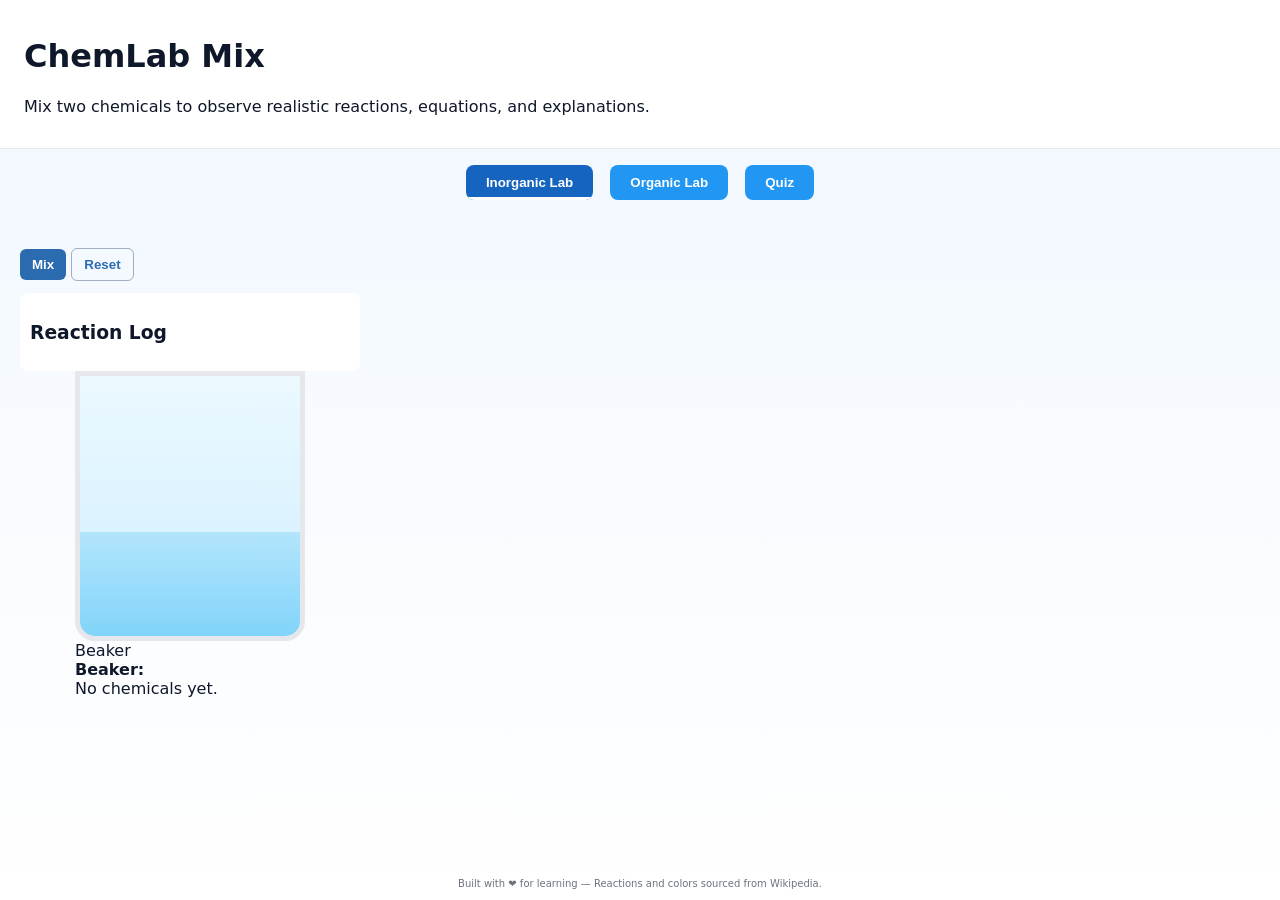
==== index.html @ b8130f51 "Add files via upload" ====
<!doctype html>
<html lang="en">
<head>
  <meta charset="utf-8" />
  <meta name="viewport" content="width=device-width,initial-scale=1" />
  <title>ChemLab Mix — Educational Chemistry Lab</title>
  <link rel="stylesheet" href="style.css" />
</head>
<body>
  <header>
    <h1>ChemLab Mix</h1>
    <p class="subtitle">Mix two chemicals to observe realistic reactions, equations, and explanations.</p>
  </header>

  <!-- 🔘 LAB TABS -->
  <div class="lab-tabs">
    <button id="inorganicTab" class="active">Inorganic Lab</button>
    <button id="organicTab">Organic Lab</button>
    <button id="quizTab">Quiz</button>
  </div>

  <main class="container">
    <!-- 🧪 INORGANIC LAB -->
    <section id="inorganicLab" class="lab-section active">
      <div class="left-pane">
        <div class="chem-list" id="chemList"></div>

        <div class="controls">
          <button id="mixBtn" disabled>Mix</button>
          <button id="resetBtn">Reset</button>
        </div>

        <div class="log">
          <h3>Reaction Log</h3>
          <ul id="logList"></ul>
        </div>
      </div>

      <div class="right-pane">
        <div class="bench">
          <div class="beaker-wrapper">
            <div id="beaker" class="beaker">
              <div class="liquid" id="liquid"></div>
              <div id="precipitate" class="precipitate"></div>
              <div id="contents" class="contents"></div>
            </div>
            <div class="beaker-label">Beaker</div>
          </div>

          <div class="info">
            <strong>Beaker:</strong>
            <div id="beakerContentsText">No chemicals yet.</div>
          </div>
        </div>
      </div>
    </section>

    <!-- 🌿 ORGANIC LAB -->
    <section id="organicLab" class="lab-section">
      <div class="organic-instruments">
        <h3>Organic Lab Setup</h3>

        <div class="organic-controls">
          <label for="organicTest">Select Test:</label>
          <select id="organicTest">
            <option value="">-- Choose a Test --</option>
            <option value="fehling">Fehling’s Test (Aldehydes)</option>
            <option value="tollens">Tollen’s Test (Silver Mirror)</option>
            <option value="bromine">Bromine Water Test (Unsaturation)</option>
            <option value="ester">Esterification</option>
            <option value="phenol">Ferric Chloride Test (Phenol)</option>
          </select>
        </div>

        <div class="organic-beaker" id="organicBeaker">
          <div id="organicLiquid"></div>
        </div>

        <div class="controls">
          <button id="addReagentBtn">➕ Add Reagent</button>
          <button id="heatBtn">🔥 Heat</button>
          <button id="observeBtn">👁️ Observe</button>
        </div>

        <div id="organicOutput"></div>
      </div>
    </section>

    <!-- 🧠 QUIZ SECTION -->
    <section id="quizLab" class="lab-section">
      <div id="quizSection">
        <h2>🧠 Reaction Quiz</h2>
        <button id="startQuizBtn">Start Quiz</button>
        <div id="quizContainer" style="display:none; margin-top: 15px;">
          <p id="quizQuestion" style="font-weight:bold;"></p>
          <div id="quizOptions" style="display:flex; flex-direction:column; gap:8px; max-width:600px; margin:auto;"></div>
          <p id="quizFeedback" style="margin-top:10px;"></p>
        </div>
      </div>
    </section>
  </main>

  <footer>
    <small>Built with ❤️ for learning — Reactions and colors sourced from Wikipedia.</small>
  </footer>

  <script src="script.js"></script>
</body>
</html>
---- style.css ----
:root {
  --accent: #2b6cb0;
  --muted: #6b7280;
  --card: #ffffff;
  font-family: 'Inter', system-ui, sans-serif;
}

body {
  margin: 0;
  background: linear-gradient(180deg, #f0f7ff 0%, #ffffff 100%);
  color: #0f172a;
  display: flex;
  flex-direction: column;
  height: 100vh;
  transition: background 0.6s ease;
}

header {
  padding: 16px 24px;
  background: #fff;
  border-bottom: 1px solid #e5e7eb;
}

/* ---------- Layout ---------- */
.container {
  display: flex;
  flex: 1;
  padding: 20px;
  gap: 20px;
}

.left-pane {
  width: 340px;
  display: flex;
  flex-direction: column;
  gap: 12px;
}

.right-pane {
  flex: 1;
  display: flex;
  justify-content: center;
  align-items: center;
}

/* ---------- Chemicals ---------- */
.chem-list {
  display: grid;
  grid-template-columns: 1fr 1fr;
  gap: 10px;
}

.chem {
  background: #fff;
  border: 1px solid #e2e8f0;
  border-radius: 8px;
  padding: 10px;
  cursor: grab;
  display: flex;
  align-items: center;
  gap: 8px;
  transition: transform 0.2s, box-shadow 0.2s;
}
.chem:hover {
  transform: scale(1.03);
  box-shadow: 0 2px 6px rgba(0,0,0,0.1);
}

.chem .swatch {
  width: 30px;
  height: 30px;
  border-radius: 4px;
}

/* ---------- Buttons ---------- */
button {
  padding: 8px 12px;
  border: none;
  border-radius: 6px;
  cursor: pointer;
  font-weight: 600;
  transition: transform 0.2s, background 0.3s;
}
button:hover {
  transform: scale(1.05);
}

#mixBtn {
  background: var(--accent);
  color: white;
}
#resetBtn {
  background: transparent;
  color: var(--accent);
  border: 1px solid #a0aec0;
}

/* ---------- Beaker ---------- */
.beaker {
  width: 220px;
  height: 260px;
  background: linear-gradient(180deg, #ecf9ff, #cfeeff);
  border-radius: 0 0 20px 20px;
  border: 5px solid #e5e7eb;
  position: relative;
  overflow: hidden;
}
.liquid {
  position: absolute;
  bottom: 0;
  width: 100%;
  height: 40%;
  background: linear-gradient(#b3e5fc, #81d4fa);
  transition: background 0.4s;
}
.precipitate {
  position: absolute;
  bottom: 10%;
  left: 10%;
  right: 10%;
  height: 5%;
  border-radius: 50%;
  display: none;
}

/* ---------- Reaction Log ---------- */
.log {
  background: #fff;
  border-radius: 8px;
  padding: 10px;
  flex: 1;
  overflow: auto;
}
.log ul {
  list-style: none;
  padding: 0;
  margin: 0;
}
.log li {
  margin-bottom: 10px;
  background: #f8fafc;
  padding: 8px;
  border-radius: 6px;
  font-size: 14px;
}

/* ---------- Footer ---------- */
footer {
  text-align: center;
  padding: 10px;
  font-size: 12px;
  color: #6b7280;
}

/* ---------- Blast / Shake / Splash ---------- */
@keyframes flash {
  0% { background-color: #ff5722; }
  50% { background-color: #ffcc80; }
  100% { background-color: transparent; }
}
@keyframes shake {
  0%,100%{transform:translate(0,0)}
  20%{transform:translate(-3px,0)}
  40%{transform:translate(3px,0)}
  60%{transform:translate(-3px,0)}
  80%{transform:translate(3px,0)}
}
@keyframes splashUp {
  0%{transform:translateY(0)}
  30%{transform:translateY(-15px)}
  60%{transform:translateY(5px)}
  100%{transform:translateY(0)}
}
.shake { animation: shake 0.3s ease-in-out infinite; }
.splash { animation: splashUp 0.6s ease-out; }
.blast-particle { pointer-events: none; }

/* ---------- Tabs ---------- */
.lab-tabs {
  text-align: center;
  margin: 1rem 0;
}
.lab-tabs button {
  background: #2196f3;
  color: white;
  border: none;
  padding: 10px 20px;
  border-radius: 8px;
  cursor: pointer;
  margin: 0 6px;
  font-weight: 600;
  position: relative;
  overflow: hidden;
}
.lab-tabs button::after {
  content: "";
  position: absolute;
  left: 0;
  bottom: 0;
  width: 0;
  height: 3px;
  background: #fff;
  transition: width 0.3s ease;
}
.lab-tabs button.active::after { width: 100%; }
.lab-tabs button.active { background: #1565c0; }

/* ---------- Section Transitions ---------- */
.lab-section {
  display: none;
  opacity: 0;
  transform: translateY(10px);
  transition: opacity 0.5s ease, transform 0.5s ease;
}
.lab-section.active {
  display: block;
  opacity: 1;
  transform: translateY(0);
}

/* ---------- Organic Lab ---------- */
.organic-instruments { text-align: center; margin-top: 20px; }
.organic-beaker {
  width: 180px; height: 200px;
  margin: 20px auto; position: relative;
  border: 3px solid #444; border-radius: 0 0 80px 80px;
  overflow: hidden;
  background: #f1f1f1;
}
#organicLiquid {
  width: 100%; height: 0%;
  background: #81d4fa;
  position: absolute; bottom: 0;
  transition: height 1s ease, background 1s ease;
}
.organic-controls {
  text-align: center; margin-top: 10px;
}
.organic-controls select {
  padding: 6px 10px;
  border-radius: 6px;
  border: 1px solid #777;
  font-size: 15px;
}
#organicOutput {
  margin-top: 15px;
  text-align: center;
  font-weight: 600;
  min-height: 40px;
  color: #333;
}
/* Vapor for esterification */
@keyframes vaporRise {
  0% { transform: translateY(0); opacity: 0.8; }
  100% { transform: translateY(-60px); opacity: 0; }
}
.vapor {
  position: absolute;
  width: 6px;
  height: 25px;
  border-radius: 10px;
  background: rgba(255,255,255,0.6);
  bottom: 70%;
  left: 50%;
  transform: translateX(-50%);
  animation: vaporRise 1.5s linear forwards;
}

/* ---------- Lab Background Themes ---------- */
body.inorganic-active { background: linear-gradient(180deg, #e3f2fd, #ffffff); }
body.organic-active { background: linear-gradient(180deg, #e8f5e9, #ffffff); }
body.quiz-active { background: linear-gradient(180deg, #f3e5f5, #ffffff); }
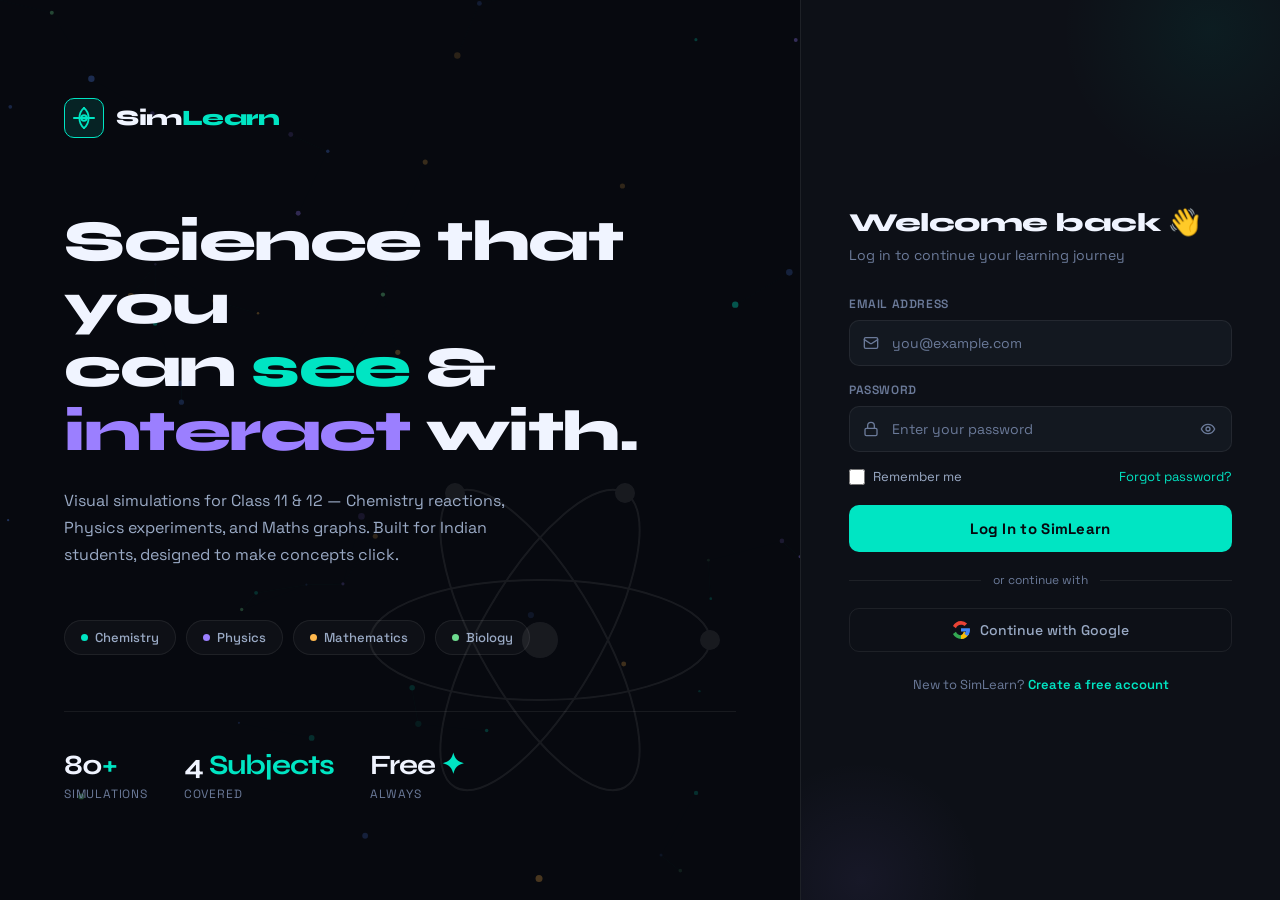
==== commit 06f6da2a: "Rename login.html to index.html" ====
--- a/index.html
+++ b/index.html
@@ -1,109 +1,459 @@
-<!doctype html>
-<html lang="en">
-<head>
-  <meta charset="utf-8" />
-  <meta name="viewport" content="width=device-width,initial-scale=1" />
-  <title>ChemLab Mix — Educational Chemistry Lab</title>
-  <link rel="stylesheet" href="style.css" />
-</head>
-<body>
-  <header>
-    <h1>ChemLab Mix</h1>
-    <p class="subtitle">Mix two chemicals to observe realistic reactions, equations, and explanations.</p>
-  </header>
-
-  <!-- 🔘 LAB TABS -->
-  <div class="lab-tabs">
-    <button id="inorganicTab" class="active">Inorganic Lab</button>
-    <button id="organicTab">Organic Lab</button>
-    <button id="quizTab">Quiz</button>
-  </div>
-
-  <main class="container">
-    <!-- 🧪 INORGANIC LAB -->
-    <section id="inorganicLab" class="lab-section active">
-      <div class="left-pane">
-        <div class="chem-list" id="chemList"></div>
-
-        <div class="controls">
-          <button id="mixBtn" disabled>Mix</button>
-          <button id="resetBtn">Reset</button>
-        </div>
-
-        <div class="log">
-          <h3>Reaction Log</h3>
-          <ul id="logList"></ul>
-        </div>
-      </div>
-
-      <div class="right-pane">
-        <div class="bench">
-          <div class="beaker-wrapper">
-            <div id="beaker" class="beaker">
-              <div class="liquid" id="liquid"></div>
-              <div id="precipitate" class="precipitate"></div>
-              <div id="contents" class="contents"></div>
-            </div>
-            <div class="beaker-label">Beaker</div>
-          </div>
-
-          <div class="info">
-            <strong>Beaker:</strong>
-            <div id="beakerContentsText">No chemicals yet.</div>
-          </div>
-        </div>
-      </div>
-    </section>
-
-    <!-- 🌿 ORGANIC LAB -->
-    <section id="organicLab" class="lab-section">
-      <div class="organic-instruments">
-        <h3>Organic Lab Setup</h3>
-
-        <div class="organic-controls">
-          <label for="organicTest">Select Test:</label>
-          <select id="organicTest">
-            <option value="">-- Choose a Test --</option>
-            <option value="fehling">Fehling’s Test (Aldehydes)</option>
-            <option value="tollens">Tollen’s Test (Silver Mirror)</option>
-            <option value="bromine">Bromine Water Test (Unsaturation)</option>
-            <option value="ester">Esterification</option>
-            <option value="phenol">Ferric Chloride Test (Phenol)</option>
-          </select>
-        </div>
-
-        <div class="organic-beaker" id="organicBeaker">
-          <div id="organicLiquid"></div>
-        </div>
-
-        <div class="controls">
-          <button id="addReagentBtn">➕ Add Reagent</button>
-          <button id="heatBtn">🔥 Heat</button>
-          <button id="observeBtn">👁️ Observe</button>
-        </div>
-
-        <div id="organicOutput"></div>
-      </div>
-    </section>
-
-    <!-- 🧠 QUIZ SECTION -->
-    <section id="quizLab" class="lab-section">
-      <div id="quizSection">
-        <h2>🧠 Reaction Quiz</h2>
-        <button id="startQuizBtn">Start Quiz</button>
-        <div id="quizContainer" style="display:none; margin-top: 15px;">
-          <p id="quizQuestion" style="font-weight:bold;"></p>
-          <div id="quizOptions" style="display:flex; flex-direction:column; gap:8px; max-width:600px; margin:auto;"></div>
-          <p id="quizFeedback" style="margin-top:10px;"></p>
-        </div>
-      </div>
-    </section>
-  </main>
-
-  <footer>
-    <small>Built with ❤️ for learning — Reactions and colors sourced from Wikipedia.</small>
-  </footer>
-
-  <script src="script.js"></script>
-</body>
-</html>+<!DOCTYPE html>
+<html lang="en">
+<head>
+<meta charset="UTF-8">
+<meta name="viewport" content="width=device-width, initial-scale=1.0">
+<title>SimLearn — Login</title>
+<!-- ============================================================
+  GOOGLE OAUTH SETUP — READ THIS:
+  1. Go to https://console.cloud.google.com/
+  2. Create a project → APIs & Services → Credentials
+  3. Create OAuth 2.0 Client ID (Web application)
+  4. Add your domain to "Authorised JavaScript origins"
+     e.g. http://localhost:3000  or  https://yourdomain.com
+  5. Replace YOUR_GOOGLE_CLIENT_ID below with your actual Client ID
+================================================================ -->
+<script src="https://accounts.google.com/gsi/client" async defer></script>
+<link href="https://fonts.googleapis.com/css2?family=Space+Grotesk:wght@300;400;500;600;700&family=Syne:wght@400;700;800&display=swap" rel="stylesheet">
+<style>
+  *, *::before, *::after { box-sizing: border-box; margin: 0; padding: 0; }
+  :root {
+    --teal: #00E5C3; --teal-dim: rgba(0,229,195,0.12); --teal-glow: rgba(0,229,195,0.25);
+    --bg: #07090F; --surface: #0D1017; --surface2: #131820;
+    --border: rgba(255,255,255,0.07); --border-hover: rgba(0,229,195,0.4);
+    --text: #F0F4FF; --text-muted: #6B7A99; --text-secondary: #9AAAC5;
+    --error: #FF5B6A; --amber: #FFB84D; --purple: #9B7FFF; --green: #1DB96C;
+  }
+  body { font-family: 'Space Grotesk', sans-serif; background: var(--bg); color: var(--text); min-height: 100vh; display: flex; overflow: hidden; }
+  canvas#particles { position: fixed; inset: 0; z-index: 0; pointer-events: none; }
+  .left-panel { flex: 1; display: flex; flex-direction: column; justify-content: center; padding: 60px 64px; position: relative; z-index: 1; }
+  .right-panel { width: 480px; flex-shrink: 0; background: var(--surface); border-left: 1px solid var(--border); display: flex; flex-direction: column; justify-content: center; padding: 60px 48px; position: relative; z-index: 1; overflow: hidden; }
+  .right-panel::before { content: ''; position: absolute; top: -120px; right: -80px; width: 300px; height: 300px; background: radial-gradient(circle, rgba(0,229,195,0.06) 0%, transparent 70%); border-radius: 50%; pointer-events: none; }
+  .right-panel::after { content: ''; position: absolute; bottom: -100px; left: -60px; width: 240px; height: 240px; background: radial-gradient(circle, rgba(155,127,255,0.07) 0%, transparent 70%); border-radius: 50%; pointer-events: none; }
+  .brand { display: flex; align-items: center; gap: 12px; margin-bottom: 72px; animation: fadeUp 0.6s ease both; }
+  .brand-icon { width: 40px; height: 40px; border-radius: 10px; background: var(--teal-dim); border: 1px solid var(--teal); display: flex; align-items: center; justify-content: center; }
+  .brand-icon svg { width: 22px; height: 22px; }
+  .brand-name { font-family: 'Syne', sans-serif; font-size: 22px; font-weight: 800; letter-spacing: -0.5px; }
+  .brand-name span { color: var(--teal); }
+  .hero-tagline { font-family: 'Syne', sans-serif; font-size: clamp(36px, 4.5vw, 58px); font-weight: 800; line-height: 1.1; letter-spacing: -1.5px; margin-bottom: 24px; animation: fadeUp 0.6s 0.1s ease both; }
+  .hero-tagline .accent { color: var(--teal); }
+  .hero-tagline .accent2 { color: var(--purple); }
+  .hero-sub { font-size: 16px; color: var(--text-secondary); line-height: 1.7; max-width: 440px; margin-bottom: 52px; animation: fadeUp 0.6s 0.2s ease both; }
+  .subject-pills { display: flex; flex-wrap: wrap; gap: 10px; animation: fadeUp 0.6s 0.3s ease both; }
+  .pill { display: flex; align-items: center; gap: 7px; padding: 8px 16px; border-radius: 999px; border: 1px solid var(--border); background: rgba(255,255,255,0.03); font-size: 13px; font-weight: 500; color: var(--text-secondary); transition: border-color 0.2s, color 0.2s; cursor: default; }
+  .pill:hover { border-color: var(--border-hover); color: var(--teal); }
+  .pill .dot { width: 7px; height: 7px; border-radius: 50%; }
+  .pill.chem .dot { background: var(--teal); }
+  .pill.phys .dot { background: var(--purple); }
+  .pill.math .dot { background: var(--amber); }
+  .pill.bio  .dot { background: #6EDB8F; }
+  .stats-row { display: flex; gap: 36px; margin-top: 56px; padding-top: 36px; border-top: 1px solid var(--border); animation: fadeUp 0.6s 0.4s ease both; }
+  .stat-item { display: flex; flex-direction: column; gap: 4px; }
+  .stat-num { font-family: 'Syne', sans-serif; font-size: 28px; font-weight: 700; letter-spacing: -1px; }
+  .stat-num span { color: var(--teal); }
+  .stat-label { font-size: 12px; color: var(--text-muted); text-transform: uppercase; letter-spacing: 0.8px; }
+  .atom-decoration { position: absolute; bottom: 80px; right: 80px; opacity: 0.07; pointer-events: none; animation: spin 60s linear infinite; }
+  @keyframes spin { from { transform: rotate(0deg); } to { transform: rotate(360deg); } }
+
+  /* RIGHT PANEL */
+  .login-header { margin-bottom: 32px; animation: fadeUp 0.6s 0.15s ease both; }
+  .login-header h2 { font-family: 'Syne', sans-serif; font-size: 26px; font-weight: 800; letter-spacing: -0.5px; margin-bottom: 8px; }
+  .login-header p { font-size: 14px; color: var(--text-muted); }
+  .form-group { margin-bottom: 16px; }
+  .form-group label { display: block; font-size: 12px; font-weight: 600; letter-spacing: 0.6px; text-transform: uppercase; color: var(--text-muted); margin-bottom: 8px; }
+  .input-wrap { position: relative; }
+  .input-wrap svg.icon { position: absolute; left: 14px; top: 50%; transform: translateY(-50%); width: 16px; height: 16px; color: var(--text-muted); pointer-events: none; transition: color 0.2s; z-index: 1; }
+  .form-group input { width: 100%; padding: 13px 14px 13px 42px; background: var(--surface2); border: 1px solid var(--border); border-radius: 10px; color: var(--text); font-family: 'Space Grotesk', sans-serif; font-size: 14px; outline: none; transition: border-color 0.2s, box-shadow 0.2s; }
+  .form-group input::placeholder { color: var(--text-muted); }
+  .form-group input:focus { border-color: var(--teal); box-shadow: 0 0 0 3px var(--teal-glow); }
+  .pw-toggle { position: absolute; right: 14px; top: 50%; transform: translateY(-50%); background: none; border: none; cursor: pointer; color: var(--text-muted); padding: 2px; display: flex; align-items: center; transition: color 0.2s; }
+  .pw-toggle:hover { color: var(--teal); }
+  .form-footer { display: flex; justify-content: space-between; align-items: center; margin: 12px 0 20px; }
+  .checkbox-label { display: flex; align-items: center; gap: 8px; font-size: 13px; color: var(--text-secondary); cursor: pointer; }
+  .checkbox-label input[type="checkbox"] { width: 16px; height: 16px; accent-color: var(--teal); cursor: pointer; }
+  .forgot-link { font-size: 13px; color: var(--teal); text-decoration: none; transition: opacity 0.2s; }
+  .forgot-link:hover { opacity: 0.75; }
+  .btn-login { width: 100%; padding: 14px; background: var(--teal); color: #07090F; font-family: 'Space Grotesk', sans-serif; font-size: 15px; font-weight: 700; letter-spacing: 0.3px; border: none; border-radius: 10px; cursor: pointer; transition: opacity 0.2s, transform 0.15s, background 0.3s; }
+  .btn-login:hover:not(:disabled) { opacity: 0.9; transform: translateY(-1px); }
+  .btn-login:active { transform: translateY(0); }
+  .btn-login:disabled { opacity: 0.7; cursor: not-allowed; }
+  .divider { display: flex; align-items: center; gap: 12px; margin: 20px 0; }
+  .divider::before, .divider::after { content: ''; flex: 1; height: 1px; background: var(--border); }
+  .divider span { font-size: 12px; color: var(--text-muted); white-space: nowrap; }
+
+  /* Google button — replaces fake one */
+  .btn-google { width: 100%; padding: 12px; background: transparent; border: 1px solid var(--border); border-radius: 10px; color: var(--text-secondary); font-family: 'Space Grotesk', sans-serif; font-size: 14px; font-weight: 500; cursor: pointer; display: flex; align-items: center; justify-content: center; gap: 10px; transition: border-color 0.2s, color 0.2s, background 0.2s; }
+  .btn-google:hover { border-color: rgba(255,255,255,0.2); color: var(--text); background: rgba(255,255,255,0.04); }
+  .btn-google:disabled { opacity: 0.6; cursor: not-allowed; }
+
+  /* Hide the real Google button rendered by GSI — we trigger it manually */
+  #g_id_onload { display: none; }
+  .g_id_signin { display: none !important; }
+
+  .signup-row { text-align: center; margin-top: 24px; font-size: 13px; color: var(--text-muted); }
+  .signup-row a { color: var(--teal); text-decoration: none; font-weight: 600; }
+  .signup-row a:hover { text-decoration: underline; }
+  .error-msg { display: none; font-size: 12px; color: var(--error); margin-top: -8px; margin-bottom: 12px; padding: 8px 12px; background: rgba(255,91,106,0.08); border-radius: 6px; border-left: 2px solid var(--error); }
+  .error-msg.show { display: block; }
+  .success-msg { display: none; font-size: 13px; color: var(--green); margin-bottom: 12px; padding: 10px 14px; background: rgba(29,185,108,0.08); border-radius: 8px; border-left: 2px solid var(--green); }
+  .success-msg.show { display: flex; align-items: center; gap: 8px; }
+
+  /* Forgot password modal */
+  .modal-overlay { display: none; position: fixed; inset: 0; background: rgba(0,0,0,0.7); z-index: 100; align-items: center; justify-content: center; backdrop-filter: blur(4px); }
+  .modal-overlay.show { display: flex; }
+  .modal { background: #0D1017; border: 1px solid rgba(255,255,255,0.1); border-radius: 16px; padding: 36px; width: 400px; max-width: 90vw; animation: fadeUp 0.3s ease; }
+  .modal h3 { font-family: 'Syne', sans-serif; font-size: 20px; font-weight: 800; margin-bottom: 8px; }
+  .modal p { font-size: 13px; color: var(--text-muted); margin-bottom: 20px; line-height: 1.6; }
+  .modal-btns { display: flex; gap: 10px; margin-top: 20px; }
+  .btn-cancel { flex: 1; padding: 11px; background: transparent; border: 1px solid var(--border); border-radius: 8px; color: var(--text-secondary); font-family: 'Space Grotesk', sans-serif; font-size: 14px; cursor: pointer; transition: border-color 0.2s; }
+  .btn-cancel:hover { border-color: rgba(255,255,255,0.2); }
+  .btn-send { flex: 1; padding: 11px; background: var(--teal); border: none; border-radius: 8px; color: #07090F; font-family: 'Space Grotesk', sans-serif; font-size: 14px; font-weight: 700; cursor: pointer; transition: opacity 0.2s; }
+  .btn-send:hover { opacity: 0.85; }
+
+  @keyframes fadeUp { from { opacity: 0; transform: translateY(16px); } to { opacity: 1; transform: translateY(0); } }
+  @media (max-width: 900px) { .left-panel { display: none; } .right-panel { width: 100%; padding: 48px 32px; } }
+</style>
+</head>
+<body>
+
+<!-- ===================== GOOGLE OAUTH (hidden trigger) =====================
+  The Google Identity Services library renders an invisible button.
+  We call google.accounts.id.prompt() when user clicks our custom button.
+  Callback: handleGoogleCredential(response) decodes the JWT and stores user.
+======================================================================== -->
+<div id="g_id_onload"
+  data-client_id="YOUR_GOOGLE_CLIENT_ID"
+  data-callback="handleGoogleCredential"
+  data-auto_select="false"
+  data-cancel_on_tap_outside="true">
+</div>
+
+<canvas id="particles"></canvas>
+
+<!-- LEFT PANEL -->
+<div class="left-panel">
+  <div class="brand">
+    <div class="brand-icon">
+      <svg viewBox="0 0 24 24" fill="none" stroke="#00E5C3" stroke-width="2" stroke-linecap="round" stroke-linejoin="round">
+        <circle cx="12" cy="12" r="3"/>
+        <path d="M12 1C12 1 7 5 7 12s5 11 5 11"/>
+        <path d="M12 1C12 1 17 5 17 12s-5 11-5 11"/>
+        <path d="M1 12h22"/>
+      </svg>
+    </div>
+    <span class="brand-name">Sim<span>Learn</span></span>
+  </div>
+  <h1 class="hero-tagline">Science that you<br>can <span class="accent">see</span> &<br><span class="accent2">interact</span> with.</h1>
+  <p class="hero-sub">Visual simulations for Class 11 &amp; 12 — Chemistry reactions, Physics experiments, and Maths graphs. Built for Indian students, designed to make concepts click.</p>
+  <div class="subject-pills">
+    <div class="pill chem"><span class="dot"></span> Chemistry</div>
+    <div class="pill phys"><span class="dot"></span> Physics</div>
+    <div class="pill math"><span class="dot"></span> Mathematics</div>
+    <div class="pill bio"><span class="dot"></span> Biology</div>
+  </div>
+  <div class="stats-row">
+    <div class="stat-item"><div class="stat-num">80<span>+</span></div><div class="stat-label">Simulations</div></div>
+    <div class="stat-item"><div class="stat-num">4<span> Subjects</span></div><div class="stat-label">Covered</div></div>
+    <div class="stat-item"><div class="stat-num">Free<span> ✦</span></div><div class="stat-label">Always</div></div>
+  </div>
+  <svg class="atom-decoration" width="360" height="360" viewBox="0 0 360 360" fill="none">
+    <ellipse cx="180" cy="180" rx="170" ry="60" stroke="white" stroke-width="2"/>
+    <ellipse cx="180" cy="180" rx="170" ry="60" stroke="white" stroke-width="2" transform="rotate(60 180 180)"/>
+    <ellipse cx="180" cy="180" rx="170" ry="60" stroke="white" stroke-width="2" transform="rotate(120 180 180)"/>
+    <circle cx="180" cy="180" r="18" fill="white"/>
+    <circle cx="350" cy="180" r="10" fill="white"/>
+    <circle cx="265" cy="33" r="10" fill="white"/>
+    <circle cx="95" cy="33" r="10" fill="white"/>
+  </svg>
+</div>
+
+<!-- RIGHT PANEL -->
+<div class="right-panel">
+  <div class="login-header">
+    <h2>Welcome back 👋</h2>
+    <p>Log in to continue your learning journey</p>
+  </div>
+
+  <div id="successMsg" class="success-msg">
+    <svg width="16" height="16" viewBox="0 0 24 24" fill="none" stroke="currentColor" stroke-width="2.5"><polyline points="20 6 9 17 4 12"/></svg>
+    <span id="successText">Logged in! Redirecting…</span>
+  </div>
+
+  <form id="loginForm" onsubmit="handleEmailLogin(event)">
+    <div class="form-group">
+      <label for="email">Email address</label>
+      <div class="input-wrap">
+        <svg class="icon" viewBox="0 0 24 24" fill="none" stroke="currentColor" stroke-width="2" stroke-linecap="round" stroke-linejoin="round"><rect x="2" y="4" width="20" height="16" rx="2"/><path d="m22 7-8.97 5.7a1.94 1.94 0 0 1-2.06 0L2 7"/></svg>
+        <input type="email" id="email" placeholder="you@example.com" autocomplete="email">
+      </div>
+    </div>
+    <div class="form-group">
+      <label for="password">Password</label>
+      <div class="input-wrap">
+        <svg class="icon" viewBox="0 0 24 24" fill="none" stroke="currentColor" stroke-width="2" stroke-linecap="round" stroke-linejoin="round"><rect x="3" y="11" width="18" height="11" rx="2"/><path d="M7 11V7a5 5 0 0 1 10 0v4"/></svg>
+        <input type="password" id="password" placeholder="Enter your password" autocomplete="current-password">
+        <button type="button" class="pw-toggle" onclick="togglePw()" aria-label="Toggle password">
+          <svg id="eyeIcon" width="16" height="16" viewBox="0 0 24 24" fill="none" stroke="currentColor" stroke-width="2" stroke-linecap="round" stroke-linejoin="round">
+            <path d="M2 12s3-7 10-7 10 7 10 7-3 7-10 7-10-7-10-7Z"/><circle cx="12" cy="12" r="3"/>
+          </svg>
+        </button>
+      </div>
+    </div>
+    <div id="errorMsg" class="error-msg">Please fill in all fields correctly.</div>
+    <div class="form-footer">
+      <label class="checkbox-label"><input type="checkbox" id="remember"> Remember me</label>
+      <a href="#" class="forgot-link" onclick="openForgotModal(event)">Forgot password?</a>
+    </div>
+    <button type="submit" class="btn-login" id="loginBtn">Log In to SimLearn</button>
+  </form>
+
+  <div class="divider"><span>or continue with</span></div>
+
+  <button class="btn-google" id="googleBtn" type="button" onclick="triggerGoogleLogin()">
+    <svg width="18" height="18" viewBox="0 0 24 24">
+      <path fill="#EA4335" d="M5.27 9.76A7.08 7.08 0 0 1 12 4.9c1.84 0 3.5.66 4.8 1.76L20.1 3.4A11.96 11.96 0 0 0 12 0C7.32 0 3.26 2.7 1.28 6.67l3.99 3.09z"/>
+      <path fill="#34A853" d="M16.04 18.01A7.08 7.08 0 0 1 12 19.1c-3.07 0-5.7-1.94-6.72-4.67L1.26 17.4C3.24 21.3 7.32 24 12 24a11.97 11.97 0 0 0 8.09-3.14l-4.05-2.85z"/>
+      <path fill="#FBBC05" d="M19.89 16.86l.11-.07-4.05-2.85a6.96 6.96 0 0 1-.2.45A7.08 7.08 0 0 1 12 19.1v4.9c4.68 0 8.76-2.7 10.74-6.67"/>
+      <path fill="#4285F4" d="M24 12c0-.83-.08-1.63-.22-2.4H12v4.54h6.74A5.77 5.77 0 0 1 16.4 17l4.1 2.88C22.9 17.83 24 15.1 24 12z"/>
+    </svg>
+    Continue with Google
+  </button>
+
+  <div class="signup-row">New to SimLearn? <a href="signup.html">Create a free account</a></div>
+</div>
+
+<!-- FORGOT PASSWORD MODAL -->
+<div class="modal-overlay" id="forgotModal" onclick="closeForgotModal(event)">
+  <div class="modal">
+    <h3>Reset your password</h3>
+    <p>Enter the email address linked to your SimLearn account and we'll send you a reset link.</p>
+    <div class="form-group">
+      <label for="resetEmail">Email address</label>
+      <div class="input-wrap">
+        <svg class="icon" viewBox="0 0 24 24" fill="none" stroke="currentColor" stroke-width="2" stroke-linecap="round" stroke-linejoin="round"><rect x="2" y="4" width="20" height="16" rx="2"/><path d="m22 7-8.97 5.7a1.94 1.94 0 0 1-2.06 0L2 7"/></svg>
+        <input type="email" id="resetEmail" placeholder="you@example.com">
+      </div>
+    </div>
+    <div id="resetMsg" class="success-msg" style="margin-top:12px;margin-bottom:0;"></div>
+    <div class="modal-btns">
+      <button class="btn-cancel" onclick="closeForgotModal()">Cancel</button>
+      <button class="btn-send" onclick="sendResetLink()">Send Reset Link</button>
+    </div>
+  </div>
+</div>
+
+<script>
+/* ================================================================
+   DATA STORAGE OVERVIEW (no backend in this demo):
+   ─────────────────────────────────────────────────────────────────
+   localStorage key: "simlearn_user"
+   Stored object: {
+     name:      string  — user's full name
+     email:     string  — user's email
+     picture:   string  — avatar URL (Google) or null
+     loginType: "google" | "email"
+     loggedInAt: ISO timestamp
+   }
+
+   WHY localStorage?
+   • Persists across browser sessions (until user logs out or clears browser data)
+   • Stored entirely on the user's device — no server involved in this demo
+   • For production: replace with a real backend (Firebase Auth, Supabase, etc.)
+     which stores users in a secure database server-side
+
+   GOOGLE OAUTH FLOW:
+   1. User clicks "Continue with Google"
+   2. google.accounts.id.prompt() opens Google's native account picker popup
+   3. User selects account → Google calls handleGoogleCredential(response)
+   4. response.credential is a signed JWT (JSON Web Token) from Google
+   5. We decode the JWT payload (base64) to extract name/email/picture
+   6. Store in localStorage → redirect to dashboard.html
+   ================================================================ */
+
+  // ─── Particles ───────────────────────────────────────────────
+  const canvas = document.getElementById('particles');
+  const ctx = canvas.getContext('2d');
+  let W, H, particles = [];
+  function resize() { W = canvas.width = window.innerWidth; H = canvas.height = window.innerHeight; }
+  function rnd(a, b) { return a + Math.random() * (b - a); }
+  const COLS = ['#00E5C3','#9B7FFF','#FFB84D','#6EDB8F','#5589FF'];
+  class Particle {
+    constructor() { this.reset(true); }
+    reset(init) { this.x=rnd(0,W); this.y=init?rnd(0,H):H+10; this.r=rnd(1,3.5); this.alpha=rnd(0.08,0.35); this.speed=rnd(0.15,0.55); this.dx=rnd(-0.3,0.3); this.color=COLS[Math.floor(Math.random()*COLS.length)]; }
+    update() { this.y-=this.speed; this.x+=this.dx; if(this.y<-10)this.reset(false); }
+    draw() { ctx.beginPath(); ctx.arc(this.x,this.y,this.r,0,Math.PI*2); ctx.fillStyle=this.color; ctx.globalAlpha=this.alpha; ctx.fill(); ctx.globalAlpha=1; }
+  }
+  function initParticles() { particles=[]; for(let i=0;i<90;i++)particles.push(new Particle()); }
+  function drawConnections() {
+    for(let i=0;i<particles.length;i++) for(let j=i+1;j<particles.length;j++){
+      const dx=particles[i].x-particles[j].x, dy=particles[i].y-particles[j].y, d=Math.sqrt(dx*dx+dy*dy);
+      if(d<100){ ctx.beginPath(); ctx.moveTo(particles[i].x,particles[i].y); ctx.lineTo(particles[j].x,particles[j].y); ctx.strokeStyle='#00E5C3'; ctx.globalAlpha=(1-d/100)*0.06; ctx.lineWidth=0.5; ctx.stroke(); ctx.globalAlpha=1; }
+    }
+  }
+  function loop() { ctx.clearRect(0,0,W,H); drawConnections(); particles.forEach(p=>{p.update();p.draw();}); requestAnimationFrame(loop); }
+  resize(); initParticles(); loop();
+  window.addEventListener('resize',()=>{resize();initParticles();});
+
+  // ─── Toggle password ─────────────────────────────────────────
+  function togglePw() {
+    const input = document.getElementById('password');
+    const icon  = document.getElementById('eyeIcon');
+    if (input.type === 'password') {
+      input.type = 'text';
+      icon.innerHTML = `<path d="M17.94 17.94A10.07 10.07 0 0 1 12 20c-7 0-11-8-11-8a18.45 18.45 0 0 1 5.06-5.94M9.9 4.24A9.12 9.12 0 0 1 12 4c7 0 11 8 11 8a18.5 18.5 0 0 1-2.16 3.19m-6.72-1.07a3 3 0 1 1-4.24-4.24"/><line x1="1" y1="1" x2="23" y2="23"/>`;
+    } else {
+      input.type = 'password';
+      icon.innerHTML = `<path d="M2 12s3-7 10-7 10 7 10 7-3 7-10 7-10-7-10-7Z"/><circle cx="12" cy="12" r="3"/>`;
+    }
+  }
+
+  // ─── Google OAuth ────────────────────────────────────────────
+  function triggerGoogleLogin() {
+    // Check if GSI library loaded
+    if (typeof google === 'undefined' || !google.accounts) {
+      showError('Google Sign-In not available. Make sure you\'ve set your Client ID and are running on a registered domain.');
+      return;
+    }
+    const btn = document.getElementById('googleBtn');
+    btn.disabled = true;
+    btn.innerHTML = `<svg width="16" height="16" viewBox="0 0 24 24" fill="none" stroke="currentColor" stroke-width="2"><circle cx="12" cy="12" r="10"/><path d="M12 6v6l4 2"/></svg> Opening Google…`;
+
+    google.accounts.id.initialize({
+      client_id: 'YOUR_GOOGLE_CLIENT_ID',  // ← Replace this
+      callback: handleGoogleCredential,
+      auto_select: false,
+      cancel_on_tap_outside: true,
+    });
+
+    google.accounts.id.prompt((notification) => {
+      // If One Tap is suppressed/unavailable, fall back to popup flow
+      if (notification.isNotDisplayed() || notification.isSkippedMoment()) {
+        // Render a hidden sign-in button and programmatically click it
+        const tempDiv = document.createElement('div');
+        tempDiv.style.display = 'none';
+        document.body.appendChild(tempDiv);
+        google.accounts.id.renderButton(tempDiv, { type: 'standard' });
+        tempDiv.querySelector('[role="button"]')?.click();
+      }
+      // Reset button if user cancels
+      if (notification.isDismissedMoment()) {
+        btn.disabled = false;
+        btn.innerHTML = `<svg width="18" height="18" viewBox="0 0 24 24"><path fill="#EA4335" d="M5.27 9.76A7.08 7.08 0 0 1 12 4.9c1.84 0 3.5.66 4.8 1.76L20.1 3.4A11.96 11.96 0 0 0 12 0C7.32 0 3.26 2.7 1.28 6.67l3.99 3.09z"/><path fill="#34A853" d="M16.04 18.01A7.08 7.08 0 0 1 12 19.1c-3.07 0-5.7-1.94-6.72-4.67L1.26 17.4C3.24 21.3 7.32 24 12 24a11.97 11.97 0 0 0 8.09-3.14l-4.05-2.85z"/><path fill="#FBBC05" d="M19.89 16.86l.11-.07-4.05-2.85a6.96 6.96 0 0 1-.2.45A7.08 7.08 0 0 1 12 19.1v4.9c4.68 0 8.76-2.7 10.74-6.67"/><path fill="#4285F4" d="M24 12c0-.83-.08-1.63-.22-2.4H12v4.54h6.74A5.77 5.77 0 0 1 16.4 17l4.1 2.88C22.9 17.83 24 15.1 24 12z"/></svg> Continue with Google`;
+      }
+    });
+  }
+
+  // Called by Google after user picks account
+  function handleGoogleCredential(response) {
+    try {
+      // Decode JWT payload (middle part, base64url encoded)
+      const payload = JSON.parse(atob(response.credential.split('.')[1].replace(/-/g,'+').replace(/_/g,'/')));
+      const user = {
+        name:       payload.name,
+        email:      payload.email,
+        picture:    payload.picture,
+        loginType:  'google',
+        loggedInAt: new Date().toISOString()
+      };
+      saveUserAndRedirect(user);
+    } catch(err) {
+      showError('Google sign-in failed. Please try again.');
+      document.getElementById('googleBtn').disabled = false;
+    }
+  }
+
+  // ─── Email login ─────────────────────────────────────────────
+  function handleEmailLogin(e) {
+    e.preventDefault();
+    const email    = document.getElementById('email').value.trim();
+    const password = document.getElementById('password').value;
+    const remember = document.getElementById('remember').checked;
+    hideError();
+
+    if (!email || !password) { showError('Please fill in both email and password.'); return; }
+    if (!email.includes('@')) { showError('Please enter a valid email address.'); return; }
+    if (password.length < 6) { showError('Password must be at least 6 characters.'); return; }
+
+    const btn = document.getElementById('loginBtn');
+    btn.textContent = 'Logging in…';
+    btn.disabled = true;
+
+    // Simulate auth check (replace with real API call to your backend)
+    setTimeout(() => {
+      const user = {
+        name:       email.split('@')[0].replace(/[._]/g, ' ').replace(/\b\w/g, c => c.toUpperCase()),
+        email:      email,
+        picture:    null,
+        loginType:  'email',
+        loggedInAt: new Date().toISOString()
+      };
+      saveUserAndRedirect(user, remember);
+    }, 1200);
+  }
+
+  // ─── Save & redirect ─────────────────────────────────────────
+  function saveUserAndRedirect(user, persist = true) {
+    // Store user in localStorage (device-side, no server)
+    localStorage.setItem('simlearn_user', JSON.stringify(user));
+    if (persist) localStorage.setItem('simlearn_remember', 'true');
+
+    const successEl = document.getElementById('successMsg');
+    document.getElementById('successText').textContent = `Welcome, ${user.name.split(' ')[0]}! Redirecting to dashboard…`;
+    successEl.classList.add('show');
+
+    // Redirect after short delay
+    setTimeout(() => { window.location.href = 'dashboard.html'; }, 1500);
+  }
+
+  function showError(msg) {
+    const el = document.getElementById('errorMsg');
+    el.textContent = msg;
+    el.classList.add('show');
+  }
+  function hideError() { document.getElementById('errorMsg').classList.remove('show'); }
+
+  // ─── Forgot password modal ────────────────────────────────────
+  function openForgotModal(e) {
+    e.preventDefault();
+    document.getElementById('forgotModal').classList.add('show');
+  }
+  function closeForgotModal(e) {
+    if (!e || e.target === document.getElementById('forgotModal')) {
+      document.getElementById('forgotModal').classList.remove('show');
+      document.getElementById('resetMsg').classList.remove('show');
+      document.getElementById('resetEmail').value = '';
+    }
+  }
+  function sendResetLink() {
+    const email = document.getElementById('resetEmail').value.trim();
+    const msg   = document.getElementById('resetMsg');
+    if (!email || !email.includes('@')) {
+      msg.style.color = 'var(--error)';
+      msg.style.background = 'rgba(255,91,106,0.08)';
+      msg.style.borderColor = 'var(--error)';
+      msg.innerHTML = '⚠ Enter a valid email address.';
+      msg.classList.add('show');
+      return;
+    }
+    // In production: call your backend reset API here
+    msg.style.color = 'var(--green)';
+    msg.style.background = 'rgba(29,185,108,0.08)';
+    msg.style.borderColor = 'var(--green)';
+    msg.innerHTML = `✓ Reset link sent to <strong>${email}</strong>`;
+    msg.classList.add('show');
+    setTimeout(() => closeForgotModal({}), 2500);
+  }
+
+  // ─── Auto-redirect if already logged in ──────────────────────
+  window.addEventListener('load', () => {
+    const stored = localStorage.getItem('simlearn_user');
+    if (stored) {
+      try {
+        const user = JSON.parse(stored);
+        if (user.email) window.location.href = 'dashboard.html';
+      } catch(e) { localStorage.removeItem('simlearn_user'); }
+    }
+  });
+</script>
+</body>
+</html>
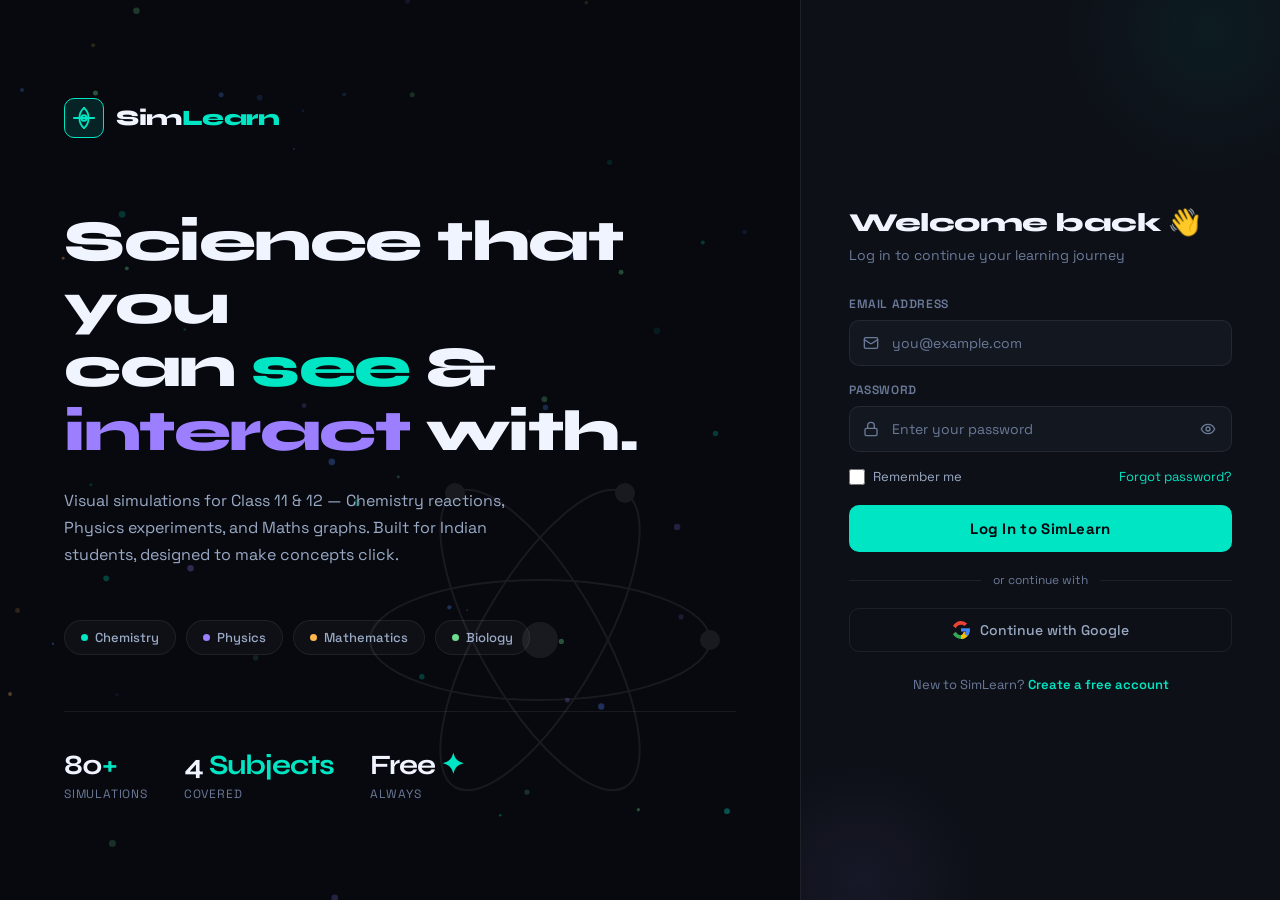
==== commit b85ad236: "Update index.html" ====
--- a/index.html
+++ b/index.html
@@ -4,15 +4,6 @@
 <meta charset="UTF-8">
 <meta name="viewport" content="width=device-width, initial-scale=1.0">
 <title>SimLearn — Login</title>
-<!-- ============================================================
-  GOOGLE OAUTH SETUP — READ THIS:
-  1. Go to https://console.cloud.google.com/
-  2. Create a project → APIs & Services → Credentials
-  3. Create OAuth 2.0 Client ID (Web application)
-  4. Add your domain to "Authorised JavaScript origins"
-     e.g. http://localhost:3000  or  https://yourdomain.com
-  5. Replace YOUR_GOOGLE_CLIENT_ID below with your actual Client ID
-================================================================ -->
 <script src="https://accounts.google.com/gsi/client" async defer></script>
 <link href="https://fonts.googleapis.com/css2?family=Space+Grotesk:wght@300;400;500;600;700&family=Syne:wght@400;700;800&display=swap" rel="stylesheet">
 <style>
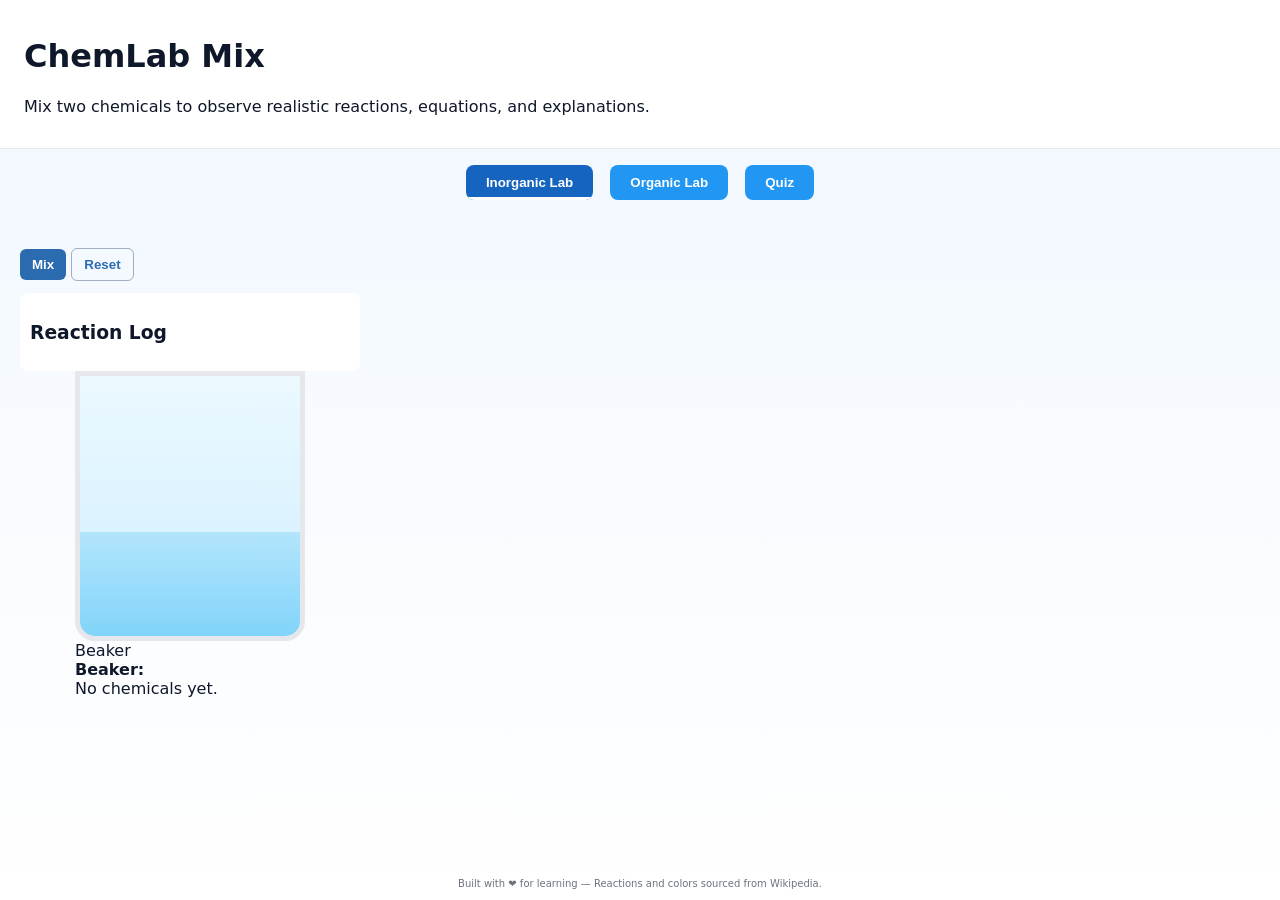
==== commit 38447a19: "Add files via upload" ====
--- a/index.html
+++ b/index.html
@@ -1,450 +1,109 @@
-<!DOCTYPE html>
-<html lang="en">
-<head>
-<meta charset="UTF-8">
-<meta name="viewport" content="width=device-width, initial-scale=1.0">
-<title>SimLearn — Login</title>
-<script src="https://accounts.google.com/gsi/client" async defer></script>
-<link href="https://fonts.googleapis.com/css2?family=Space+Grotesk:wght@300;400;500;600;700&family=Syne:wght@400;700;800&display=swap" rel="stylesheet">
-<style>
-  *, *::before, *::after { box-sizing: border-box; margin: 0; padding: 0; }
-  :root {
-    --teal: #00E5C3; --teal-dim: rgba(0,229,195,0.12); --teal-glow: rgba(0,229,195,0.25);
-    --bg: #07090F; --surface: #0D1017; --surface2: #131820;
-    --border: rgba(255,255,255,0.07); --border-hover: rgba(0,229,195,0.4);
-    --text: #F0F4FF; --text-muted: #6B7A99; --text-secondary: #9AAAC5;
-    --error: #FF5B6A; --amber: #FFB84D; --purple: #9B7FFF; --green: #1DB96C;
-  }
-  body { font-family: 'Space Grotesk', sans-serif; background: var(--bg); color: var(--text); min-height: 100vh; display: flex; overflow: hidden; }
-  canvas#particles { position: fixed; inset: 0; z-index: 0; pointer-events: none; }
-  .left-panel { flex: 1; display: flex; flex-direction: column; justify-content: center; padding: 60px 64px; position: relative; z-index: 1; }
-  .right-panel { width: 480px; flex-shrink: 0; background: var(--surface); border-left: 1px solid var(--border); display: flex; flex-direction: column; justify-content: center; padding: 60px 48px; position: relative; z-index: 1; overflow: hidden; }
-  .right-panel::before { content: ''; position: absolute; top: -120px; right: -80px; width: 300px; height: 300px; background: radial-gradient(circle, rgba(0,229,195,0.06) 0%, transparent 70%); border-radius: 50%; pointer-events: none; }
-  .right-panel::after { content: ''; position: absolute; bottom: -100px; left: -60px; width: 240px; height: 240px; background: radial-gradient(circle, rgba(155,127,255,0.07) 0%, transparent 70%); border-radius: 50%; pointer-events: none; }
-  .brand { display: flex; align-items: center; gap: 12px; margin-bottom: 72px; animation: fadeUp 0.6s ease both; }
-  .brand-icon { width: 40px; height: 40px; border-radius: 10px; background: var(--teal-dim); border: 1px solid var(--teal); display: flex; align-items: center; justify-content: center; }
-  .brand-icon svg { width: 22px; height: 22px; }
-  .brand-name { font-family: 'Syne', sans-serif; font-size: 22px; font-weight: 800; letter-spacing: -0.5px; }
-  .brand-name span { color: var(--teal); }
-  .hero-tagline { font-family: 'Syne', sans-serif; font-size: clamp(36px, 4.5vw, 58px); font-weight: 800; line-height: 1.1; letter-spacing: -1.5px; margin-bottom: 24px; animation: fadeUp 0.6s 0.1s ease both; }
-  .hero-tagline .accent { color: var(--teal); }
-  .hero-tagline .accent2 { color: var(--purple); }
-  .hero-sub { font-size: 16px; color: var(--text-secondary); line-height: 1.7; max-width: 440px; margin-bottom: 52px; animation: fadeUp 0.6s 0.2s ease both; }
-  .subject-pills { display: flex; flex-wrap: wrap; gap: 10px; animation: fadeUp 0.6s 0.3s ease both; }
-  .pill { display: flex; align-items: center; gap: 7px; padding: 8px 16px; border-radius: 999px; border: 1px solid var(--border); background: rgba(255,255,255,0.03); font-size: 13px; font-weight: 500; color: var(--text-secondary); transition: border-color 0.2s, color 0.2s; cursor: default; }
-  .pill:hover { border-color: var(--border-hover); color: var(--teal); }
-  .pill .dot { width: 7px; height: 7px; border-radius: 50%; }
-  .pill.chem .dot { background: var(--teal); }
-  .pill.phys .dot { background: var(--purple); }
-  .pill.math .dot { background: var(--amber); }
-  .pill.bio  .dot { background: #6EDB8F; }
-  .stats-row { display: flex; gap: 36px; margin-top: 56px; padding-top: 36px; border-top: 1px solid var(--border); animation: fadeUp 0.6s 0.4s ease both; }
-  .stat-item { display: flex; flex-direction: column; gap: 4px; }
-  .stat-num { font-family: 'Syne', sans-serif; font-size: 28px; font-weight: 700; letter-spacing: -1px; }
-  .stat-num span { color: var(--teal); }
-  .stat-label { font-size: 12px; color: var(--text-muted); text-transform: uppercase; letter-spacing: 0.8px; }
-  .atom-decoration { position: absolute; bottom: 80px; right: 80px; opacity: 0.07; pointer-events: none; animation: spin 60s linear infinite; }
-  @keyframes spin { from { transform: rotate(0deg); } to { transform: rotate(360deg); } }
-
-  /* RIGHT PANEL */
-  .login-header { margin-bottom: 32px; animation: fadeUp 0.6s 0.15s ease both; }
-  .login-header h2 { font-family: 'Syne', sans-serif; font-size: 26px; font-weight: 800; letter-spacing: -0.5px; margin-bottom: 8px; }
-  .login-header p { font-size: 14px; color: var(--text-muted); }
-  .form-group { margin-bottom: 16px; }
-  .form-group label { display: block; font-size: 12px; font-weight: 600; letter-spacing: 0.6px; text-transform: uppercase; color: var(--text-muted); margin-bottom: 8px; }
-  .input-wrap { position: relative; }
-  .input-wrap svg.icon { position: absolute; left: 14px; top: 50%; transform: translateY(-50%); width: 16px; height: 16px; color: var(--text-muted); pointer-events: none; transition: color 0.2s; z-index: 1; }
-  .form-group input { width: 100%; padding: 13px 14px 13px 42px; background: var(--surface2); border: 1px solid var(--border); border-radius: 10px; color: var(--text); font-family: 'Space Grotesk', sans-serif; font-size: 14px; outline: none; transition: border-color 0.2s, box-shadow 0.2s; }
-  .form-group input::placeholder { color: var(--text-muted); }
-  .form-group input:focus { border-color: var(--teal); box-shadow: 0 0 0 3px var(--teal-glow); }
-  .pw-toggle { position: absolute; right: 14px; top: 50%; transform: translateY(-50%); background: none; border: none; cursor: pointer; color: var(--text-muted); padding: 2px; display: flex; align-items: center; transition: color 0.2s; }
-  .pw-toggle:hover { color: var(--teal); }
-  .form-footer { display: flex; justify-content: space-between; align-items: center; margin: 12px 0 20px; }
-  .checkbox-label { display: flex; align-items: center; gap: 8px; font-size: 13px; color: var(--text-secondary); cursor: pointer; }
-  .checkbox-label input[type="checkbox"] { width: 16px; height: 16px; accent-color: var(--teal); cursor: pointer; }
-  .forgot-link { font-size: 13px; color: var(--teal); text-decoration: none; transition: opacity 0.2s; }
-  .forgot-link:hover { opacity: 0.75; }
-  .btn-login { width: 100%; padding: 14px; background: var(--teal); color: #07090F; font-family: 'Space Grotesk', sans-serif; font-size: 15px; font-weight: 700; letter-spacing: 0.3px; border: none; border-radius: 10px; cursor: pointer; transition: opacity 0.2s, transform 0.15s, background 0.3s; }
-  .btn-login:hover:not(:disabled) { opacity: 0.9; transform: translateY(-1px); }
-  .btn-login:active { transform: translateY(0); }
-  .btn-login:disabled { opacity: 0.7; cursor: not-allowed; }
-  .divider { display: flex; align-items: center; gap: 12px; margin: 20px 0; }
-  .divider::before, .divider::after { content: ''; flex: 1; height: 1px; background: var(--border); }
-  .divider span { font-size: 12px; color: var(--text-muted); white-space: nowrap; }
-
-  /* Google button — replaces fake one */
-  .btn-google { width: 100%; padding: 12px; background: transparent; border: 1px solid var(--border); border-radius: 10px; color: var(--text-secondary); font-family: 'Space Grotesk', sans-serif; font-size: 14px; font-weight: 500; cursor: pointer; display: flex; align-items: center; justify-content: center; gap: 10px; transition: border-color 0.2s, color 0.2s, background 0.2s; }
-  .btn-google:hover { border-color: rgba(255,255,255,0.2); color: var(--text); background: rgba(255,255,255,0.04); }
-  .btn-google:disabled { opacity: 0.6; cursor: not-allowed; }
-
-  /* Hide the real Google button rendered by GSI — we trigger it manually */
-  #g_id_onload { display: none; }
-  .g_id_signin { display: none !important; }
-
-  .signup-row { text-align: center; margin-top: 24px; font-size: 13px; color: var(--text-muted); }
-  .signup-row a { color: var(--teal); text-decoration: none; font-weight: 600; }
-  .signup-row a:hover { text-decoration: underline; }
-  .error-msg { display: none; font-size: 12px; color: var(--error); margin-top: -8px; margin-bottom: 12px; padding: 8px 12px; background: rgba(255,91,106,0.08); border-radius: 6px; border-left: 2px solid var(--error); }
-  .error-msg.show { display: block; }
-  .success-msg { display: none; font-size: 13px; color: var(--green); margin-bottom: 12px; padding: 10px 14px; background: rgba(29,185,108,0.08); border-radius: 8px; border-left: 2px solid var(--green); }
-  .success-msg.show { display: flex; align-items: center; gap: 8px; }
-
-  /* Forgot password modal */
-  .modal-overlay { display: none; position: fixed; inset: 0; background: rgba(0,0,0,0.7); z-index: 100; align-items: center; justify-content: center; backdrop-filter: blur(4px); }
-  .modal-overlay.show { display: flex; }
-  .modal { background: #0D1017; border: 1px solid rgba(255,255,255,0.1); border-radius: 16px; padding: 36px; width: 400px; max-width: 90vw; animation: fadeUp 0.3s ease; }
-  .modal h3 { font-family: 'Syne', sans-serif; font-size: 20px; font-weight: 800; margin-bottom: 8px; }
-  .modal p { font-size: 13px; color: var(--text-muted); margin-bottom: 20px; line-height: 1.6; }
-  .modal-btns { display: flex; gap: 10px; margin-top: 20px; }
-  .btn-cancel { flex: 1; padding: 11px; background: transparent; border: 1px solid var(--border); border-radius: 8px; color: var(--text-secondary); font-family: 'Space Grotesk', sans-serif; font-size: 14px; cursor: pointer; transition: border-color 0.2s; }
-  .btn-cancel:hover { border-color: rgba(255,255,255,0.2); }
-  .btn-send { flex: 1; padding: 11px; background: var(--teal); border: none; border-radius: 8px; color: #07090F; font-family: 'Space Grotesk', sans-serif; font-size: 14px; font-weight: 700; cursor: pointer; transition: opacity 0.2s; }
-  .btn-send:hover { opacity: 0.85; }
-
-  @keyframes fadeUp { from { opacity: 0; transform: translateY(16px); } to { opacity: 1; transform: translateY(0); } }
-  @media (max-width: 900px) { .left-panel { display: none; } .right-panel { width: 100%; padding: 48px 32px; } }
-</style>
-</head>
-<body>
-
-<!-- ===================== GOOGLE OAUTH (hidden trigger) =====================
-  The Google Identity Services library renders an invisible button.
-  We call google.accounts.id.prompt() when user clicks our custom button.
-  Callback: handleGoogleCredential(response) decodes the JWT and stores user.
-======================================================================== -->
-<div id="g_id_onload"
-  data-client_id="YOUR_GOOGLE_CLIENT_ID"
-  data-callback="handleGoogleCredential"
-  data-auto_select="false"
-  data-cancel_on_tap_outside="true">
-</div>
-
-<canvas id="particles"></canvas>
-
-<!-- LEFT PANEL -->
-<div class="left-panel">
-  <div class="brand">
-    <div class="brand-icon">
-      <svg viewBox="0 0 24 24" fill="none" stroke="#00E5C3" stroke-width="2" stroke-linecap="round" stroke-linejoin="round">
-        <circle cx="12" cy="12" r="3"/>
-        <path d="M12 1C12 1 7 5 7 12s5 11 5 11"/>
-        <path d="M12 1C12 1 17 5 17 12s-5 11-5 11"/>
-        <path d="M1 12h22"/>
-      </svg>
-    </div>
-    <span class="brand-name">Sim<span>Learn</span></span>
-  </div>
-  <h1 class="hero-tagline">Science that you<br>can <span class="accent">see</span> &<br><span class="accent2">interact</span> with.</h1>
-  <p class="hero-sub">Visual simulations for Class 11 &amp; 12 — Chemistry reactions, Physics experiments, and Maths graphs. Built for Indian students, designed to make concepts click.</p>
-  <div class="subject-pills">
-    <div class="pill chem"><span class="dot"></span> Chemistry</div>
-    <div class="pill phys"><span class="dot"></span> Physics</div>
-    <div class="pill math"><span class="dot"></span> Mathematics</div>
-    <div class="pill bio"><span class="dot"></span> Biology</div>
-  </div>
-  <div class="stats-row">
-    <div class="stat-item"><div class="stat-num">80<span>+</span></div><div class="stat-label">Simulations</div></div>
-    <div class="stat-item"><div class="stat-num">4<span> Subjects</span></div><div class="stat-label">Covered</div></div>
-    <div class="stat-item"><div class="stat-num">Free<span> ✦</span></div><div class="stat-label">Always</div></div>
-  </div>
-  <svg class="atom-decoration" width="360" height="360" viewBox="0 0 360 360" fill="none">
-    <ellipse cx="180" cy="180" rx="170" ry="60" stroke="white" stroke-width="2"/>
-    <ellipse cx="180" cy="180" rx="170" ry="60" stroke="white" stroke-width="2" transform="rotate(60 180 180)"/>
-    <ellipse cx="180" cy="180" rx="170" ry="60" stroke="white" stroke-width="2" transform="rotate(120 180 180)"/>
-    <circle cx="180" cy="180" r="18" fill="white"/>
-    <circle cx="350" cy="180" r="10" fill="white"/>
-    <circle cx="265" cy="33" r="10" fill="white"/>
-    <circle cx="95" cy="33" r="10" fill="white"/>
-  </svg>
-</div>
-
-<!-- RIGHT PANEL -->
-<div class="right-panel">
-  <div class="login-header">
-    <h2>Welcome back 👋</h2>
-    <p>Log in to continue your learning journey</p>
-  </div>
-
-  <div id="successMsg" class="success-msg">
-    <svg width="16" height="16" viewBox="0 0 24 24" fill="none" stroke="currentColor" stroke-width="2.5"><polyline points="20 6 9 17 4 12"/></svg>
-    <span id="successText">Logged in! Redirecting…</span>
-  </div>
-
-  <form id="loginForm" onsubmit="handleEmailLogin(event)">
-    <div class="form-group">
-      <label for="email">Email address</label>
-      <div class="input-wrap">
-        <svg class="icon" viewBox="0 0 24 24" fill="none" stroke="currentColor" stroke-width="2" stroke-linecap="round" stroke-linejoin="round"><rect x="2" y="4" width="20" height="16" rx="2"/><path d="m22 7-8.97 5.7a1.94 1.94 0 0 1-2.06 0L2 7"/></svg>
-        <input type="email" id="email" placeholder="you@example.com" autocomplete="email">
-      </div>
-    </div>
-    <div class="form-group">
-      <label for="password">Password</label>
-      <div class="input-wrap">
-        <svg class="icon" viewBox="0 0 24 24" fill="none" stroke="currentColor" stroke-width="2" stroke-linecap="round" stroke-linejoin="round"><rect x="3" y="11" width="18" height="11" rx="2"/><path d="M7 11V7a5 5 0 0 1 10 0v4"/></svg>
-        <input type="password" id="password" placeholder="Enter your password" autocomplete="current-password">
-        <button type="button" class="pw-toggle" onclick="togglePw()" aria-label="Toggle password">
-          <svg id="eyeIcon" width="16" height="16" viewBox="0 0 24 24" fill="none" stroke="currentColor" stroke-width="2" stroke-linecap="round" stroke-linejoin="round">
-            <path d="M2 12s3-7 10-7 10 7 10 7-3 7-10 7-10-7-10-7Z"/><circle cx="12" cy="12" r="3"/>
-          </svg>
-        </button>
-      </div>
-    </div>
-    <div id="errorMsg" class="error-msg">Please fill in all fields correctly.</div>
-    <div class="form-footer">
-      <label class="checkbox-label"><input type="checkbox" id="remember"> Remember me</label>
-      <a href="#" class="forgot-link" onclick="openForgotModal(event)">Forgot password?</a>
-    </div>
-    <button type="submit" class="btn-login" id="loginBtn">Log In to SimLearn</button>
-  </form>
-
-  <div class="divider"><span>or continue with</span></div>
-
-  <button class="btn-google" id="googleBtn" type="button" onclick="triggerGoogleLogin()">
-    <svg width="18" height="18" viewBox="0 0 24 24">
-      <path fill="#EA4335" d="M5.27 9.76A7.08 7.08 0 0 1 12 4.9c1.84 0 3.5.66 4.8 1.76L20.1 3.4A11.96 11.96 0 0 0 12 0C7.32 0 3.26 2.7 1.28 6.67l3.99 3.09z"/>
-      <path fill="#34A853" d="M16.04 18.01A7.08 7.08 0 0 1 12 19.1c-3.07 0-5.7-1.94-6.72-4.67L1.26 17.4C3.24 21.3 7.32 24 12 24a11.97 11.97 0 0 0 8.09-3.14l-4.05-2.85z"/>
-      <path fill="#FBBC05" d="M19.89 16.86l.11-.07-4.05-2.85a6.96 6.96 0 0 1-.2.45A7.08 7.08 0 0 1 12 19.1v4.9c4.68 0 8.76-2.7 10.74-6.67"/>
-      <path fill="#4285F4" d="M24 12c0-.83-.08-1.63-.22-2.4H12v4.54h6.74A5.77 5.77 0 0 1 16.4 17l4.1 2.88C22.9 17.83 24 15.1 24 12z"/>
-    </svg>
-    Continue with Google
-  </button>
-
-  <div class="signup-row">New to SimLearn? <a href="signup.html">Create a free account</a></div>
-</div>
-
-<!-- FORGOT PASSWORD MODAL -->
-<div class="modal-overlay" id="forgotModal" onclick="closeForgotModal(event)">
-  <div class="modal">
-    <h3>Reset your password</h3>
-    <p>Enter the email address linked to your SimLearn account and we'll send you a reset link.</p>
-    <div class="form-group">
-      <label for="resetEmail">Email address</label>
-      <div class="input-wrap">
-        <svg class="icon" viewBox="0 0 24 24" fill="none" stroke="currentColor" stroke-width="2" stroke-linecap="round" stroke-linejoin="round"><rect x="2" y="4" width="20" height="16" rx="2"/><path d="m22 7-8.97 5.7a1.94 1.94 0 0 1-2.06 0L2 7"/></svg>
-        <input type="email" id="resetEmail" placeholder="you@example.com">
-      </div>
-    </div>
-    <div id="resetMsg" class="success-msg" style="margin-top:12px;margin-bottom:0;"></div>
-    <div class="modal-btns">
-      <button class="btn-cancel" onclick="closeForgotModal()">Cancel</button>
-      <button class="btn-send" onclick="sendResetLink()">Send Reset Link</button>
-    </div>
-  </div>
-</div>
-
-<script>
-/* ================================================================
-   DATA STORAGE OVERVIEW (no backend in this demo):
-   ─────────────────────────────────────────────────────────────────
-   localStorage key: "simlearn_user"
-   Stored object: {
-     name:      string  — user's full name
-     email:     string  — user's email
-     picture:   string  — avatar URL (Google) or null
-     loginType: "google" | "email"
-     loggedInAt: ISO timestamp
-   }
-
-   WHY localStorage?
-   • Persists across browser sessions (until user logs out or clears browser data)
-   • Stored entirely on the user's device — no server involved in this demo
-   • For production: replace with a real backend (Firebase Auth, Supabase, etc.)
-     which stores users in a secure database server-side
-
-   GOOGLE OAUTH FLOW:
-   1. User clicks "Continue with Google"
-   2. google.accounts.id.prompt() opens Google's native account picker popup
-   3. User selects account → Google calls handleGoogleCredential(response)
-   4. response.credential is a signed JWT (JSON Web Token) from Google
-   5. We decode the JWT payload (base64) to extract name/email/picture
-   6. Store in localStorage → redirect to dashboard.html
-   ================================================================ */
-
-  // ─── Particles ───────────────────────────────────────────────
-  const canvas = document.getElementById('particles');
-  const ctx = canvas.getContext('2d');
-  let W, H, particles = [];
-  function resize() { W = canvas.width = window.innerWidth; H = canvas.height = window.innerHeight; }
-  function rnd(a, b) { return a + Math.random() * (b - a); }
-  const COLS = ['#00E5C3','#9B7FFF','#FFB84D','#6EDB8F','#5589FF'];
-  class Particle {
-    constructor() { this.reset(true); }
-    reset(init) { this.x=rnd(0,W); this.y=init?rnd(0,H):H+10; this.r=rnd(1,3.5); this.alpha=rnd(0.08,0.35); this.speed=rnd(0.15,0.55); this.dx=rnd(-0.3,0.3); this.color=COLS[Math.floor(Math.random()*COLS.length)]; }
-    update() { this.y-=this.speed; this.x+=this.dx; if(this.y<-10)this.reset(false); }
-    draw() { ctx.beginPath(); ctx.arc(this.x,this.y,this.r,0,Math.PI*2); ctx.fillStyle=this.color; ctx.globalAlpha=this.alpha; ctx.fill(); ctx.globalAlpha=1; }
-  }
-  function initParticles() { particles=[]; for(let i=0;i<90;i++)particles.push(new Particle()); }
-  function drawConnections() {
-    for(let i=0;i<particles.length;i++) for(let j=i+1;j<particles.length;j++){
-      const dx=particles[i].x-particles[j].x, dy=particles[i].y-particles[j].y, d=Math.sqrt(dx*dx+dy*dy);
-      if(d<100){ ctx.beginPath(); ctx.moveTo(particles[i].x,particles[i].y); ctx.lineTo(particles[j].x,particles[j].y); ctx.strokeStyle='#00E5C3'; ctx.globalAlpha=(1-d/100)*0.06; ctx.lineWidth=0.5; ctx.stroke(); ctx.globalAlpha=1; }
-    }
-  }
-  function loop() { ctx.clearRect(0,0,W,H); drawConnections(); particles.forEach(p=>{p.update();p.draw();}); requestAnimationFrame(loop); }
-  resize(); initParticles(); loop();
-  window.addEventListener('resize',()=>{resize();initParticles();});
-
-  // ─── Toggle password ─────────────────────────────────────────
-  function togglePw() {
-    const input = document.getElementById('password');
-    const icon  = document.getElementById('eyeIcon');
-    if (input.type === 'password') {
-      input.type = 'text';
-      icon.innerHTML = `<path d="M17.94 17.94A10.07 10.07 0 0 1 12 20c-7 0-11-8-11-8a18.45 18.45 0 0 1 5.06-5.94M9.9 4.24A9.12 9.12 0 0 1 12 4c7 0 11 8 11 8a18.5 18.5 0 0 1-2.16 3.19m-6.72-1.07a3 3 0 1 1-4.24-4.24"/><line x1="1" y1="1" x2="23" y2="23"/>`;
-    } else {
-      input.type = 'password';
-      icon.innerHTML = `<path d="M2 12s3-7 10-7 10 7 10 7-3 7-10 7-10-7-10-7Z"/><circle cx="12" cy="12" r="3"/>`;
-    }
-  }
-
-  // ─── Google OAuth ────────────────────────────────────────────
-  function triggerGoogleLogin() {
-    // Check if GSI library loaded
-    if (typeof google === 'undefined' || !google.accounts) {
-      showError('Google Sign-In not available. Make sure you\'ve set your Client ID and are running on a registered domain.');
-      return;
-    }
-    const btn = document.getElementById('googleBtn');
-    btn.disabled = true;
-    btn.innerHTML = `<svg width="16" height="16" viewBox="0 0 24 24" fill="none" stroke="currentColor" stroke-width="2"><circle cx="12" cy="12" r="10"/><path d="M12 6v6l4 2"/></svg> Opening Google…`;
-
-    google.accounts.id.initialize({
-      client_id: 'YOUR_GOOGLE_CLIENT_ID',  // ← Replace this
-      callback: handleGoogleCredential,
-      auto_select: false,
-      cancel_on_tap_outside: true,
-    });
-
-    google.accounts.id.prompt((notification) => {
-      // If One Tap is suppressed/unavailable, fall back to popup flow
-      if (notification.isNotDisplayed() || notification.isSkippedMoment()) {
-        // Render a hidden sign-in button and programmatically click it
-        const tempDiv = document.createElement('div');
-        tempDiv.style.display = 'none';
-        document.body.appendChild(tempDiv);
-        google.accounts.id.renderButton(tempDiv, { type: 'standard' });
-        tempDiv.querySelector('[role="button"]')?.click();
-      }
-      // Reset button if user cancels
-      if (notification.isDismissedMoment()) {
-        btn.disabled = false;
-        btn.innerHTML = `<svg width="18" height="18" viewBox="0 0 24 24"><path fill="#EA4335" d="M5.27 9.76A7.08 7.08 0 0 1 12 4.9c1.84 0 3.5.66 4.8 1.76L20.1 3.4A11.96 11.96 0 0 0 12 0C7.32 0 3.26 2.7 1.28 6.67l3.99 3.09z"/><path fill="#34A853" d="M16.04 18.01A7.08 7.08 0 0 1 12 19.1c-3.07 0-5.7-1.94-6.72-4.67L1.26 17.4C3.24 21.3 7.32 24 12 24a11.97 11.97 0 0 0 8.09-3.14l-4.05-2.85z"/><path fill="#FBBC05" d="M19.89 16.86l.11-.07-4.05-2.85a6.96 6.96 0 0 1-.2.45A7.08 7.08 0 0 1 12 19.1v4.9c4.68 0 8.76-2.7 10.74-6.67"/><path fill="#4285F4" d="M24 12c0-.83-.08-1.63-.22-2.4H12v4.54h6.74A5.77 5.77 0 0 1 16.4 17l4.1 2.88C22.9 17.83 24 15.1 24 12z"/></svg> Continue with Google`;
-      }
-    });
-  }
-
-  // Called by Google after user picks account
-  function handleGoogleCredential(response) {
-    try {
-      // Decode JWT payload (middle part, base64url encoded)
-      const payload = JSON.parse(atob(response.credential.split('.')[1].replace(/-/g,'+').replace(/_/g,'/')));
-      const user = {
-        name:       payload.name,
-        email:      payload.email,
-        picture:    payload.picture,
-        loginType:  'google',
-        loggedInAt: new Date().toISOString()
-      };
-      saveUserAndRedirect(user);
-    } catch(err) {
-      showError('Google sign-in failed. Please try again.');
-      document.getElementById('googleBtn').disabled = false;
-    }
-  }
-
-  // ─── Email login ─────────────────────────────────────────────
-  function handleEmailLogin(e) {
-    e.preventDefault();
-    const email    = document.getElementById('email').value.trim();
-    const password = document.getElementById('password').value;
-    const remember = document.getElementById('remember').checked;
-    hideError();
-
-    if (!email || !password) { showError('Please fill in both email and password.'); return; }
-    if (!email.includes('@')) { showError('Please enter a valid email address.'); return; }
-    if (password.length < 6) { showError('Password must be at least 6 characters.'); return; }
-
-    const btn = document.getElementById('loginBtn');
-    btn.textContent = 'Logging in…';
-    btn.disabled = true;
-
-    // Simulate auth check (replace with real API call to your backend)
-    setTimeout(() => {
-      const user = {
-        name:       email.split('@')[0].replace(/[._]/g, ' ').replace(/\b\w/g, c => c.toUpperCase()),
-        email:      email,
-        picture:    null,
-        loginType:  'email',
-        loggedInAt: new Date().toISOString()
-      };
-      saveUserAndRedirect(user, remember);
-    }, 1200);
-  }
-
-  // ─── Save & redirect ─────────────────────────────────────────
-  function saveUserAndRedirect(user, persist = true) {
-    // Store user in localStorage (device-side, no server)
-    localStorage.setItem('simlearn_user', JSON.stringify(user));
-    if (persist) localStorage.setItem('simlearn_remember', 'true');
-
-    const successEl = document.getElementById('successMsg');
-    document.getElementById('successText').textContent = `Welcome, ${user.name.split(' ')[0]}! Redirecting to dashboard…`;
-    successEl.classList.add('show');
-
-    // Redirect after short delay
-    setTimeout(() => { window.location.href = 'dashboard.html'; }, 1500);
-  }
-
-  function showError(msg) {
-    const el = document.getElementById('errorMsg');
-    el.textContent = msg;
-    el.classList.add('show');
-  }
-  function hideError() { document.getElementById('errorMsg').classList.remove('show'); }
-
-  // ─── Forgot password modal ────────────────────────────────────
-  function openForgotModal(e) {
-    e.preventDefault();
-    document.getElementById('forgotModal').classList.add('show');
-  }
-  function closeForgotModal(e) {
-    if (!e || e.target === document.getElementById('forgotModal')) {
-      document.getElementById('forgotModal').classList.remove('show');
-      document.getElementById('resetMsg').classList.remove('show');
-      document.getElementById('resetEmail').value = '';
-    }
-  }
-  function sendResetLink() {
-    const email = document.getElementById('resetEmail').value.trim();
-    const msg   = document.getElementById('resetMsg');
-    if (!email || !email.includes('@')) {
-      msg.style.color = 'var(--error)';
-      msg.style.background = 'rgba(255,91,106,0.08)';
-      msg.style.borderColor = 'var(--error)';
-      msg.innerHTML = '⚠ Enter a valid email address.';
-      msg.classList.add('show');
-      return;
-    }
-    // In production: call your backend reset API here
-    msg.style.color = 'var(--green)';
-    msg.style.background = 'rgba(29,185,108,0.08)';
-    msg.style.borderColor = 'var(--green)';
-    msg.innerHTML = `✓ Reset link sent to <strong>${email}</strong>`;
-    msg.classList.add('show');
-    setTimeout(() => closeForgotModal({}), 2500);
-  }
-
-  // ─── Auto-redirect if already logged in ──────────────────────
-  window.addEventListener('load', () => {
-    const stored = localStorage.getItem('simlearn_user');
-    if (stored) {
-      try {
-        const user = JSON.parse(stored);
-        if (user.email) window.location.href = 'dashboard.html';
-      } catch(e) { localStorage.removeItem('simlearn_user'); }
-    }
-  });
-</script>
-</body>
-</html>
+<!doctype html>
+<html lang="en">
+<head>
+  <meta charset="utf-8" />
+  <meta name="viewport" content="width=device-width,initial-scale=1" />
+  <title>ChemLab Mix — Educational Chemistry Lab</title>
+  <link rel="stylesheet" href="style.css" />
+</head>
+<body>
+  <header>
+    <h1>ChemLab Mix</h1>
+    <p class="subtitle">Mix two chemicals to observe realistic reactions, equations, and explanations.</p>
+  </header>
+
+  <!-- 🔘 LAB TABS -->
+  <div class="lab-tabs">
+    <button id="inorganicTab" class="active">Inorganic Lab</button>
+    <button id="organicTab">Organic Lab</button>
+    <button id="quizTab">Quiz</button>
+  </div>
+
+  <main class="container">
+    <!-- 🧪 INORGANIC LAB -->
+    <section id="inorganicLab" class="lab-section active">
+      <div class="left-pane">
+        <div class="chem-list" id="chemList"></div>
+
+        <div class="controls">
+          <button id="mixBtn" disabled>Mix</button>
+          <button id="resetBtn">Reset</button>
+        </div>
+
+        <div class="log">
+          <h3>Reaction Log</h3>
+          <ul id="logList"></ul>
+        </div>
+      </div>
+
+      <div class="right-pane">
+        <div class="bench">
+          <div class="beaker-wrapper">
+            <div id="beaker" class="beaker">
+              <div class="liquid" id="liquid"></div>
+              <div id="precipitate" class="precipitate"></div>
+              <div id="contents" class="contents"></div>
+            </div>
+            <div class="beaker-label">Beaker</div>
+          </div>
+
+          <div class="info">
+            <strong>Beaker:</strong>
+            <div id="beakerContentsText">No chemicals yet.</div>
+          </div>
+        </div>
+      </div>
+    </section>
+
+    <!-- 🌿 ORGANIC LAB -->
+    <section id="organicLab" class="lab-section">
+      <div class="organic-instruments">
+        <h3>Organic Lab Setup</h3>
+
+        <div class="organic-controls">
+          <label for="organicTest">Select Test:</label>
+          <select id="organicTest">
+            <option value="">-- Choose a Test --</option>
+            <option value="fehling">Fehling’s Test (Aldehydes)</option>
+            <option value="tollens">Tollen’s Test (Silver Mirror)</option>
+            <option value="bromine">Bromine Water Test (Unsaturation)</option>
+            <option value="ester">Esterification</option>
+            <option value="phenol">Ferric Chloride Test (Phenol)</option>
+          </select>
+        </div>
+
+        <div class="organic-beaker" id="organicBeaker">
+          <div id="organicLiquid"></div>
+        </div>
+
+        <div class="controls">
+          <button id="addReagentBtn">➕ Add Reagent</button>
+          <button id="heatBtn">🔥 Heat</button>
+          <button id="observeBtn">👁️ Observe</button>
+        </div>
+
+        <div id="organicOutput"></div>
+      </div>
+    </section>
+
+    <!-- 🧠 QUIZ SECTION -->
+    <section id="quizLab" class="lab-section">
+      <div id="quizSection">
+        <h2>🧠 Reaction Quiz</h2>
+        <button id="startQuizBtn">Start Quiz</button>
+        <div id="quizContainer" style="display:none; margin-top: 15px;">
+          <p id="quizQuestion" style="font-weight:bold;"></p>
+          <div id="quizOptions" style="display:flex; flex-direction:column; gap:8px; max-width:600px; margin:auto;"></div>
+          <p id="quizFeedback" style="margin-top:10px;"></p>
+        </div>
+      </div>
+    </section>
+  </main>
+
+  <footer>
+    <small>Built with ❤️ for learning — Reactions and colors sourced from Wikipedia.</small>
+  </footer>
+
+  <script src="script.js"></script>
+</body>
+</html>
--- a/style.css
+++ b/style.css
@@ -0,0 +1,272 @@
+:root {
+  --accent: #2b6cb0;
+  --muted: #6b7280;
+  --card: #ffffff;
+  font-family: 'Inter', system-ui, sans-serif;
+}
+
+body {
+  margin: 0;
+  background: linear-gradient(180deg, #f0f7ff 0%, #ffffff 100%);
+  color: #0f172a;
+  display: flex;
+  flex-direction: column;
+  height: 100vh;
+  transition: background 0.6s ease;
+}
+
+header {
+  padding: 16px 24px;
+  background: #fff;
+  border-bottom: 1px solid #e5e7eb;
+}
+
+/* ---------- Layout ---------- */
+.container {
+  display: flex;
+  flex: 1;
+  padding: 20px;
+  gap: 20px;
+}
+
+.left-pane {
+  width: 340px;
+  display: flex;
+  flex-direction: column;
+  gap: 12px;
+}
+
+.right-pane {
+  flex: 1;
+  display: flex;
+  justify-content: center;
+  align-items: center;
+}
+
+/* ---------- Chemicals ---------- */
+.chem-list {
+  display: grid;
+  grid-template-columns: 1fr 1fr;
+  gap: 10px;
+}
+
+.chem {
+  background: #fff;
+  border: 1px solid #e2e8f0;
+  border-radius: 8px;
+  padding: 10px;
+  cursor: grab;
+  display: flex;
+  align-items: center;
+  gap: 8px;
+  transition: transform 0.2s, box-shadow 0.2s;
+}
+.chem:hover {
+  transform: scale(1.03);
+  box-shadow: 0 2px 6px rgba(0,0,0,0.1);
+}
+
+.chem .swatch {
+  width: 30px;
+  height: 30px;
+  border-radius: 4px;
+}
+
+/* ---------- Buttons ---------- */
+button {
+  padding: 8px 12px;
+  border: none;
+  border-radius: 6px;
+  cursor: pointer;
+  font-weight: 600;
+  transition: transform 0.2s, background 0.3s;
+}
+button:hover {
+  transform: scale(1.05);
+}
+
+#mixBtn {
+  background: var(--accent);
+  color: white;
+}
+#resetBtn {
+  background: transparent;
+  color: var(--accent);
+  border: 1px solid #a0aec0;
+}
+
+/* ---------- Beaker ---------- */
+.beaker {
+  width: 220px;
+  height: 260px;
+  background: linear-gradient(180deg, #ecf9ff, #cfeeff);
+  border-radius: 0 0 20px 20px;
+  border: 5px solid #e5e7eb;
+  position: relative;
+  overflow: hidden;
+}
+.liquid {
+  position: absolute;
+  bottom: 0;
+  width: 100%;
+  height: 40%;
+  background: linear-gradient(#b3e5fc, #81d4fa);
+  transition: background 0.4s;
+}
+.precipitate {
+  position: absolute;
+  bottom: 10%;
+  left: 10%;
+  right: 10%;
+  height: 5%;
+  border-radius: 50%;
+  display: none;
+}
+
+/* ---------- Reaction Log ---------- */
+.log {
+  background: #fff;
+  border-radius: 8px;
+  padding: 10px;
+  flex: 1;
+  overflow: auto;
+}
+.log ul {
+  list-style: none;
+  padding: 0;
+  margin: 0;
+}
+.log li {
+  margin-bottom: 10px;
+  background: #f8fafc;
+  padding: 8px;
+  border-radius: 6px;
+  font-size: 14px;
+}
+
+/* ---------- Footer ---------- */
+footer {
+  text-align: center;
+  padding: 10px;
+  font-size: 12px;
+  color: #6b7280;
+}
+
+/* ---------- Blast / Shake / Splash ---------- */
+@keyframes flash {
+  0% { background-color: #ff5722; }
+  50% { background-color: #ffcc80; }
+  100% { background-color: transparent; }
+}
+@keyframes shake {
+  0%,100%{transform:translate(0,0)}
+  20%{transform:translate(-3px,0)}
+  40%{transform:translate(3px,0)}
+  60%{transform:translate(-3px,0)}
+  80%{transform:translate(3px,0)}
+}
+@keyframes splashUp {
+  0%{transform:translateY(0)}
+  30%{transform:translateY(-15px)}
+  60%{transform:translateY(5px)}
+  100%{transform:translateY(0)}
+}
+.shake { animation: shake 0.3s ease-in-out infinite; }
+.splash { animation: splashUp 0.6s ease-out; }
+.blast-particle { pointer-events: none; }
+
+/* ---------- Tabs ---------- */
+.lab-tabs {
+  text-align: center;
+  margin: 1rem 0;
+}
+.lab-tabs button {
+  background: #2196f3;
+  color: white;
+  border: none;
+  padding: 10px 20px;
+  border-radius: 8px;
+  cursor: pointer;
+  margin: 0 6px;
+  font-weight: 600;
+  position: relative;
+  overflow: hidden;
+}
+.lab-tabs button::after {
+  content: "";
+  position: absolute;
+  left: 0;
+  bottom: 0;
+  width: 0;
+  height: 3px;
+  background: #fff;
+  transition: width 0.3s ease;
+}
+.lab-tabs button.active::after { width: 100%; }
+.lab-tabs button.active { background: #1565c0; }
+
+/* ---------- Section Transitions ---------- */
+.lab-section {
+  display: none;
+  opacity: 0;
+  transform: translateY(10px);
+  transition: opacity 0.5s ease, transform 0.5s ease;
+}
+.lab-section.active {
+  display: block;
+  opacity: 1;
+  transform: translateY(0);
+}
+
+/* ---------- Organic Lab ---------- */
+.organic-instruments { text-align: center; margin-top: 20px; }
+.organic-beaker {
+  width: 180px; height: 200px;
+  margin: 20px auto; position: relative;
+  border: 3px solid #444; border-radius: 0 0 80px 80px;
+  overflow: hidden;
+  background: #f1f1f1;
+}
+#organicLiquid {
+  width: 100%; height: 0%;
+  background: #81d4fa;
+  position: absolute; bottom: 0;
+  transition: height 1s ease, background 1s ease;
+}
+.organic-controls {
+  text-align: center; margin-top: 10px;
+}
+.organic-controls select {
+  padding: 6px 10px;
+  border-radius: 6px;
+  border: 1px solid #777;
+  font-size: 15px;
+}
+#organicOutput {
+  margin-top: 15px;
+  text-align: center;
+  font-weight: 600;
+  min-height: 40px;
+  color: #333;
+}
+/* Vapor for esterification */
+@keyframes vaporRise {
+  0% { transform: translateY(0); opacity: 0.8; }
+  100% { transform: translateY(-60px); opacity: 0; }
+}
+.vapor {
+  position: absolute;
+  width: 6px;
+  height: 25px;
+  border-radius: 10px;
+  background: rgba(255,255,255,0.6);
+  bottom: 70%;
+  left: 50%;
+  transform: translateX(-50%);
+  animation: vaporRise 1.5s linear forwards;
+}
+
+/* ---------- Lab Background Themes ---------- */
+body.inorganic-active { background: linear-gradient(180deg, #e3f2fd, #ffffff); }
+body.organic-active { background: linear-gradient(180deg, #e8f5e9, #ffffff); }
+body.quiz-active { background: linear-gradient(180deg, #f3e5f5, #ffffff); }
